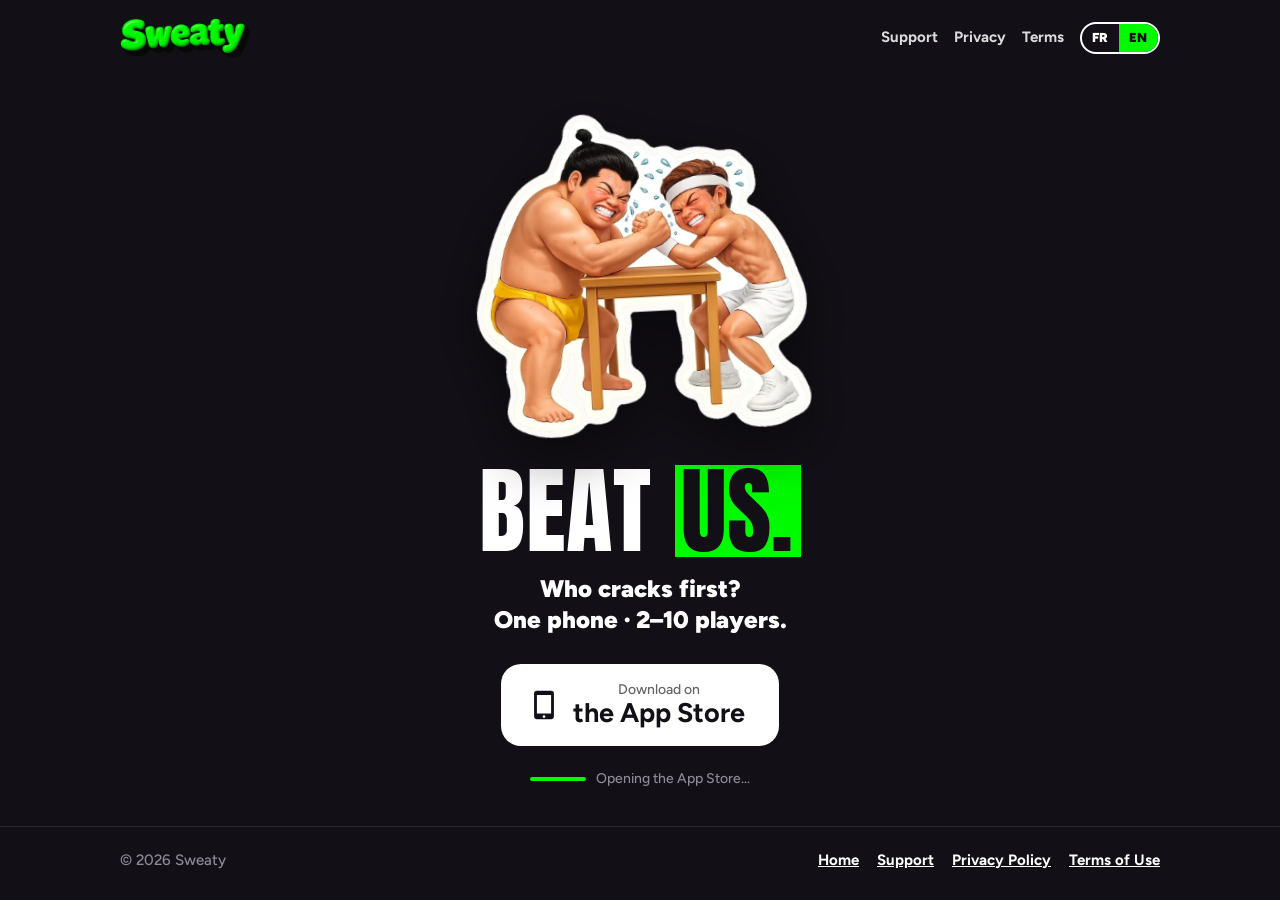
==== go.html @ 58d39f95 "Pages /instagram et /tiktok : la page /go sous une adresse propre pour les bios, avec la source inté" ====
<!doctype html>
<html class="l-en" lang="en">
<head>
<meta charset="utf-8">
<meta name="viewport" content="width=device-width,initial-scale=1">
<title>Sweaty · Beat us</title>
<meta name="title-fr" content="Sweaty · Bats-nous"><meta name="title-en" content="Sweaty · Beat us">
<meta name="description" content="The party game that makes you sweat. Get it for your next night in.">
<meta property="og:title" content="Sweaty · Beat us"><meta property="og:description" content="The party game that makes you sweat. Get it for your next night in.">
<meta property="og:image" content="https://sweatygame.com/img/hero-wide-8.jpg">
<meta name="theme-color" content="#121016">
<meta name="apple-itunes-app" content="app-id=6825698984">
<link rel="icon" href="img/favicon.png"><link rel="apple-touch-icon" href="img/icon.png">
<link rel="stylesheet" href="style.css?v=c065d36a">
<script src="lang.js?v=2d3f7bec"></script>
</head>
<body class="home go-body">
<div class="go-page">
  <div class="wrap bar">
  <a class="logo" href="./" aria-label="Sweaty"><img src="img/wordmark.png" alt="Sweaty" width="600" height="184"></a>
  <nav>
    <a class="hide-s" href="support.html"><span data-l="fr">Aide</span><span data-l="en">Support</span></a>
    <a class="hide-s" href="privacy.html"><span data-l="fr">Confidentialité</span><span data-l="en">Privacy</span></a>
    <a class="hide-s" href="terms.html"><span data-l="fr">Conditions</span><span data-l="en">Terms</span></a>
    <span class="langs" role="group" aria-label="Language"><button data-set="fr" lang="fr">FR</button><button data-set="en" lang="en">EN</button></span>
  </nav>
</div>
  <main class="go">
    <div class="go-art"><img class="go-duo" id="duo" src="img/go-armwrestle.webp" alt="" width="1000" height="977"></div>
    <p id="challenge" class="go-rec" hidden><span class="go-rec-label"><span data-l="fr">Record à battre</span><span data-l="en">Record to beat</span></span><b class="display" id="rec"></b></p>
    <h1 class="display" id="h-plain"><span data-l="fr">Bats-<span class="hl">nous.</span></span><span data-l="en">Beat <span class="hl">us.</span></span></h1>
    <h1 class="display" id="h-rec" hidden><span data-l="fr">Bats le <span class="hl">record.</span></span><span data-l="en">Beat the <span class="hl">record.</span></span></h1>
    <p class="go-lead"><span class="hook"><span data-l="fr">Qui craque en premier ?</span><span data-l="en">Who cracks first?</span></span><span class="hook"><span data-l="fr">Prouve-le.</span><span data-l="en">Prove it.</span></span><span class="hook"><span data-l="fr">Le party game qui fait suer.</span><span data-l="en">The party game that makes you sweat.</span></span><span class="hook"><span data-l="fr">Un exo. Maintenant. Qui gagne ?</span><span data-l="en">One move. Right now. Who wins?</span></span><br><span data-l="fr">Un seul téléphone · 2 à 10 joueurs.</span><span data-l="en">One phone · 2–10 players.</span></p>
    <a id="store" class="store" href="https://apps.apple.com/app/id6825698984" aria-label="App Store">
      <svg viewBox="0 0 24 24" aria-hidden="true"><path d="M7 2h10a2 2 0 0 1 2 2v16a2 2 0 0 1-2 2H7a2 2 0 0 1-2-2V4a2 2 0 0 1 2-2zm0 3v13h10V5H7zm5 14.2a1 1 0 1 0 0 2 1 1 0 0 0 0-2z"/></svg>
      <span><small><span data-l="fr">Télécharger sur</span><span data-l="en">Download on</span></small><b><span data-l="fr">l’App Store</span><span data-l="en">the App Store</span></b></span>
    </a>
    <p class="go-wait" id="wait"><span class="go-bar"><i></i></span><span data-l="fr">L’App Store s’ouvre…</span><span data-l="en">Opening the App Store…</span></p>
  </main>
</div>
<script>
(function () {
  var KEY = "phc_oCD946SSkJ4tAKrkd6mvr7YiN2otQcJM7UCzpSbLipkP", HOST = "https://eu.i.posthog.com", PT = "", STORE = "https://apps.apple.com/app/id6825698984";
  var q = new URLSearchParams(location.search);
  var s = (q.get('s') || '').replace(/[^a-z0-9_-]/gi, '').slice(0, 40) || "direct";
  var e = (q.get('e') || '').slice(0, 60), n = (q.get('n') || '').slice(0, 12);
  // Apple's campaign token on the store link: installs per source in App Analytics (needs the provider token).
  var url = STORE + '?mt=8' + (PT ? '&pt=' + encodeURIComponent(PT) + '&ct=' + encodeURIComponent('go-' + s) : '');
  // The sticker by source (a duel for a podium, a hero in motion for an express dare), one hook drawn at random.
  if (s === 'express') { document.getElementById('duo').src = 'img/go-jumpingjack.webp'; }
  var hooks = document.querySelectorAll('.go-lead .hook');
  hooks[Math.floor(Math.random() * hooks.length)].className += ' on';
  if (e && n) {
    document.getElementById('rec').textContent = n + ' ' + e;
    document.getElementById('challenge').hidden = false;
    document.getElementById('h-plain').hidden = true;
    document.getElementById('h-rec').hidden = false;
  }
  document.getElementById('store').href = url;
  if (KEY) {
    // A beacon survives the redirect that follows; text/plain spares the CORS preflight, which it would not.
    try {
      var body = JSON.stringify({api_key: KEY, event: 'share_link_clicked', distinct_id: 'go-' + Math.random().toString(36).slice(2),
        properties: {source: s, challenge: !!(e && n), $process_person_profile: false, $current_url: location.href, $lib: 'sweaty-go'}});
      var sent = navigator.sendBeacon && navigator.sendBeacon(HOST + '/i/v0/e/', new Blob([body], {type: 'text/plain'}));
      if (!sent) {
        fetch(HOST + '/i/v0/e/', {method: 'POST', keepalive: true, headers: {'Content-Type': 'text/plain'}, body: body}).catch(function () {});
      }
    } catch (err) {}
  }
  if (q.has('stay')) {
    document.getElementById('wait').hidden = true;
  } else {
    setTimeout(function () { location.replace(url); }, 1400);
  }
})();
</script>
<footer><div class="wrap row">
  <span>© <span id="y">2026</span> Sweaty</span>
  <nav>
    <a href="./"><span data-l="fr">Accueil</span><span data-l="en">Home</span></a>
    <a href="support.html"><span data-l="fr">Aide et contact</span><span data-l="en">Support</span></a>
    <a href="privacy.html"><span data-l="fr">Confidentialité</span><span data-l="en">Privacy Policy</span></a>
    <a href="terms.html"><span data-l="fr">Conditions d'utilisation</span><span data-l="en">Terms of Use</span></a>
  </nav>
</div></footer>
</body>
</html>
---- style.css ----
@import url('https://fonts.googleapis.com/css2?family=Anton&family=Figtree:wght@500;700;900&display=swap');
:root{--purple:#5E18F1;--neon:#00FA00;--ink:#121016;--paper:#F6F5F2;--white:#fff;--blue:#0064FF;--orange:#FF5A1F;--sky:#BFE3FF;--muted:#5d5a63;--line:#e3e1dc}
*{box-sizing:border-box}
html{-webkit-text-size-adjust:100%}
body{margin:0;background:var(--paper);color:var(--ink);font:500 17px/1.55 Figtree,system-ui,-apple-system,sans-serif}
a{color:inherit}
img{max-width:100%;height:auto;display:block}
html.l-fr [data-l=en],html.l-en [data-l=fr]{display:none!important}
.wrap{max-width:1080px;margin:0 auto;padding:0 20px}
/* top bar */
.bar{display:flex;align-items:center;justify-content:space-between;gap:12px;padding-top:18px;padding-bottom:18px}
.bar .logo img{height:40px;width:auto}
.bar nav{display:flex;align-items:center;gap:16px;font-weight:700;font-size:15px}
.bar nav a{text-decoration:none;opacity:.85}
.bar nav a:hover{opacity:1;text-decoration:underline}
.langs{display:inline-flex;border:2px solid currentColor;border-radius:999px;overflow:hidden;font-weight:900;font-size:13px}
.langs button{all:unset;cursor:pointer;padding:4px 10px;letter-spacing:.04em}
html.l-fr .langs [data-set=fr],html.l-en .langs [data-set=en]{background:var(--neon);color:var(--ink)}
/* hero */
.display{font-family:Anton,Impact,'Arial Narrow',sans-serif;font-weight:400;text-transform:uppercase;letter-spacing:.005em;line-height:.95}
.neon{color:var(--neon)}
.hero{position:relative;color:#fff;background:var(--ink);overflow:hidden;display:flex;flex-direction:column}
.hero .bar{order:1;position:relative;z-index:2;width:100%}
.hero-copy{order:2;position:relative;z-index:2;padding-top:12px;padding-bottom:28px;width:100%}
.hero picture{order:3;position:relative;display:block}
.hero .bg{display:block;width:100%;height:auto;aspect-ratio:4/5;object-fit:cover;object-position:50% 50%}
/* the shading lives inside the photo's frame, so it always paints over it */
.hero picture::before,.hero picture::after{content:'';position:absolute;pointer-events:none;z-index:1}
.hero picture::before{inset:0 0 auto 0;height:44px;background:linear-gradient(180deg,var(--ink),rgba(18,16,22,0))}
.hero picture::after{inset:auto 0 0 0;height:120px;background:linear-gradient(180deg,rgba(18,16,22,0),var(--ink))}
.hero h1{font-size:clamp(48px,13vw,84px);margin:0 0 14px;text-shadow:0 4px 30px rgba(0,0,0,.35)}
.hero p.lead{font-weight:900;font-size:clamp(18px,2.1vw,24px);margin:0 0 26px}
.store{display:inline-flex;align-items:center;gap:12px;background:#fff;color:var(--ink);border-radius:16px;padding:12px 20px 12px 16px;text-decoration:none;font-weight:700}
.store svg{width:28px;height:28px;fill:currentColor}
.store small{display:block;font-size:12px;opacity:.65;font-weight:500;line-height:1.1}
.store b{display:block;font-size:20px;line-height:1.15}
/* sections */
section.band{padding:72px 0}
h2{font-weight:900;font-size:clamp(32px,4.5vw,52px);line-height:1.02;letter-spacing:-.025em;margin:0 0 14px}
h2.display .nw{white-space:nowrap}
h2.display{font-weight:400;letter-spacing:.005em;font-size:clamp(42px,6vw,76px);line-height:1.06}
.sub{color:var(--muted);font-size:19px;margin:0 0 36px;max-width:46ch}
.ink{background:var(--ink);color:#fff}
.ink .sub{color:#bdb9c4}
.gallery{display:grid;grid-template-columns:repeat(4,1fr);gap:18px}
/* one layout for every tile: title on top, phone at the same height, cut by the tile's bottom edge */
.tile{margin:0;container-type:inline-size;position:relative;aspect-ratio:1320/2868;overflow:hidden;border-radius:22px;background:var(--ink);box-shadow:0 0 0 1px rgba(255,255,255,.16),0 20px 44px rgba(0,0,0,.55)}
.tile figcaption{position:absolute;left:8cqw;right:6cqw;top:9cqw}
.tile figcaption b{display:block;font-size:12cqw;line-height:.98;color:#fff}
.tile figcaption .cap{display:block;margin-top:3.5cqw;font-weight:900;font-size:4.6cqw;line-height:1.25;color:#fff}
.tile .phone{position:absolute;left:9cqw;right:9cqw;top:var(--phone-top,52cqw);padding:1.6cqw;border-radius:11cqw;background:#0E0D10;box-shadow:0 4cqw 7cqw rgba(0,0,0,.55),inset 0 0 0 .3cqw #2A282E}
.tile .phone img{display:block;width:100%;height:auto;border-radius:9.4cqw}
/* English has one three-line title: every phone moves down by one line so they stay level */
html.l-en .tile{--phone-top:64cqw}
.hint{display:none;color:#8e8996;font-size:14px;font-weight:700;margin:6px 0 0}
.facts{display:grid;grid-template-columns:repeat(3,1fr);gap:16px;margin-top:8px}
.fact{border:2px solid #34303b;border-radius:24px;padding:22px;color:#d9d6de}
.fact b{display:block;font-family:Anton,Impact,sans-serif;font-weight:400;font-size:64px;line-height:1;color:var(--neon);margin-bottom:8px}
.closing{text-align:center;padding:24px 0 72px}
.closing h2{margin-bottom:22px}
/* footer */
footer{padding:40px 0 56px;font-size:15px;color:var(--muted);border-top:1px solid var(--line)}
footer .row{display:flex;flex-wrap:wrap;justify-content:space-between;gap:16px;align-items:center}
footer nav{display:flex;flex-wrap:wrap;gap:18px;font-weight:700;color:var(--ink)}
/* document pages */
.doc-head{background:var(--ink);color:#fff;padding-bottom:40px}
.doc-head h1{font-family:Anton,Impact,sans-serif;font-weight:400;text-transform:uppercase;font-size:clamp(44px,7vw,80px);line-height:.95;margin:28px 0 12px}
.doc-head p{margin:0;opacity:.8}
.doc{max-width:760px;margin:0 auto;padding:44px 20px 24px}
.doc h2{font-size:clamp(24px,3vw,30px);margin:40px 0 10px}
.doc h3{font-weight:900;font-size:20px;margin:26px 0 6px}
.doc p,.doc li{color:#2b2830}
.doc ul{padding-left:22px}
.doc li{margin:6px 0}
.note{background:#fff;border:2px solid var(--ink);border-radius:22px;padding:18px 20px;margin:24px 0}
.note.green{background:var(--neon);border-color:var(--neon)}
.mail{font-weight:900;font-size:20px;word-break:break-all}
.faq details{background:#fff;border-radius:20px;padding:16px 20px;margin:10px 0;border:2px solid transparent}
.faq details[open]{border-color:var(--ink)}
.faq summary{cursor:pointer;font-weight:900;font-size:18px;list-style:none;display:flex;justify-content:space-between;gap:12px}
.faq summary::-webkit-details-marker{display:none}
.faq summary::after{content:'+';font-size:24px;line-height:1}
.faq details[open] summary::after{content:'–'}
.faq details p{margin:10px 0 0}
@media (min-width:861px){
  /* desktop: copy on ink at the left, the photo cropped so Hugo stays out of frame (ratio 1.135, never cropped further) at the right, a short fade between the two */
  .hero{--hero-h:clamp(560px,50vw,860px);min-height:var(--hero-h)}
  .hero-copy{margin-top:auto;margin-bottom:auto;padding-top:0;padding-bottom:56px}
  .hero-copy>*{max-width:min(46%,540px)}
  .hero h1{font-size:clamp(52px,6.4vw,96px);text-shadow:0 4px 40px rgba(0,0,0,.6)}
  .hero p.lead{text-shadow:0 2px 18px rgba(0,0,0,.6)}
  .hero picture{position:absolute;top:0;bottom:0;right:0;left:auto;width:min(66%,calc(var(--hero-h) * 1.135))}
  .hero .bg{position:absolute;inset:0;width:100%;height:100%;aspect-ratio:auto;object-position:50% 50%}
  .hero picture::before{inset:0 auto 0 0;width:26%;height:auto;background:linear-gradient(90deg,var(--ink),rgba(18,16,22,0))}
  .hero picture::after{inset:0;height:auto;background:linear-gradient(180deg,rgba(18,16,22,.5) 0%,rgba(18,16,22,0) 22%,rgba(18,16,22,0) 88%,var(--ink) 100%)}
}


@media (max-width:860px){
  .facts{grid-template-columns:1fr}
  .bar nav .hide-s{display:none}
  .gallery{display:flex;gap:14px;overflow-x:auto;scroll-snap-type:x mandatory;margin:0 -20px;padding:4px 20px 22px;scrollbar-width:none;-webkit-overflow-scrolling:touch}
  .gallery::-webkit-scrollbar{display:none}
  .gallery .tile{flex:0 0 min(62%,300px);scroll-snap-align:start}
  .hint{display:block}
}
@media (max-width:600px){
  section.band{padding:52px 0}
  .fact b{font-size:52px}
}
/* mascots above the closing call */
.mascots{display:flex;justify-content:center;align-items:flex-end;gap:clamp(6px,2vw,22px);margin:0 auto 38px;max-width:760px}
.mascots img{width:auto;height:clamp(64px,11vw,132px);filter:drop-shadow(0 10px 16px rgba(0,0,0,.45))}
.mascots img:nth-child(odd){transform:rotate(-5deg)}
.mascots img:nth-child(even){transform:rotate(4deg) translateY(-6px)}
@media (max-width:480px){.mascots img:nth-child(2),.mascots img:nth-child(4){display:none}}
/* the homepage stays black down to the footer */
body.home{background:var(--ink)}
body.home footer{color:#8e8996;border-top-color:#2a2730}
body.home footer nav{color:#fff}

/* /go: the page a shared podium links to. One ink screen: the duo, the dare, the badge. */
.go-body{min-height:100svh;display:flex;flex-direction:column}
.go [hidden]{display:none!important}
.go-page{flex:1;display:flex;flex-direction:column;color:#fff;background:var(--ink)}
.go-page .bar{width:100%;max-width:1080px;margin:0 auto;padding-left:20px;padding-right:20px}
.go{flex:1;display:flex;flex-direction:column;align-items:center;justify-content:center;text-align:center;padding:16px 20px 36px;max-width:760px;margin:0 auto;width:100%}
/* The sticker takes whatever height the text leaves: the screen is always full, two lines more or less. */
/* Once the sticker is at its largest, what is left goes above it: the badge stays near the foot. */
.go-art{flex:1 1 0;min-height:160px;max-height:480px;width:100%;position:relative;margin:auto 0 12px}
.go-duo{position:absolute;inset:0;width:100%;height:100%;object-fit:contain;filter:drop-shadow(0 18px 28px rgba(0,0,0,.5));transform:rotate(-3deg)}
.go h1{font-size:clamp(64px,19vw,96px);margin:0 0 16px;line-height:.92}
.go .hl{background:var(--neon);color:var(--ink);padding:0 .07em;display:inline-block;line-height:.96}
.go-rec{margin:0 0 10px;display:flex;flex-direction:column;align-items:center;gap:2px}
.go-rec-label{font-weight:900;font-size:13px;letter-spacing:.14em;text-transform:uppercase;color:#bdb9c4}
.go-rec b{color:var(--neon);font-size:clamp(34px,9vw,56px);line-height:1}
.go-lead{font-weight:900;font-size:clamp(17px,4.4vw,24px);line-height:1.3;margin:0 0 28px;color:#fff}
.go-lead .hook{display:none}.go-lead .hook.on{display:inline}
.go .store{padding:14px 26px 14px 20px;transition:transform .15s}
.go .store:hover{transform:translateY(-2px)}
.go .store b{font-size:22px}
@media (min-width:600px){.go .store{padding:18px 34px 18px 26px;border-radius:20px}.go .store svg{width:34px;height:34px}.go .store small{font-size:14px}.go .store b{font-size:27px}}
.go-wait{margin:22px 0 0;font-size:14px;color:#8e8996;display:flex;align-items:center;gap:10px}
.go-bar{width:56px;height:4px;border-radius:2px;background:#2a2730;overflow:hidden;display:inline-block}
.go-bar i{display:block;height:100%;width:0;background:var(--neon);animation:go-fill 1.4s linear forwards}
@keyframes go-fill{to{width:100%}}
.go-body footer{padding:22px 0 28px}
@media (max-width:480px){.go-page .bar nav .hide-s{display:none}}
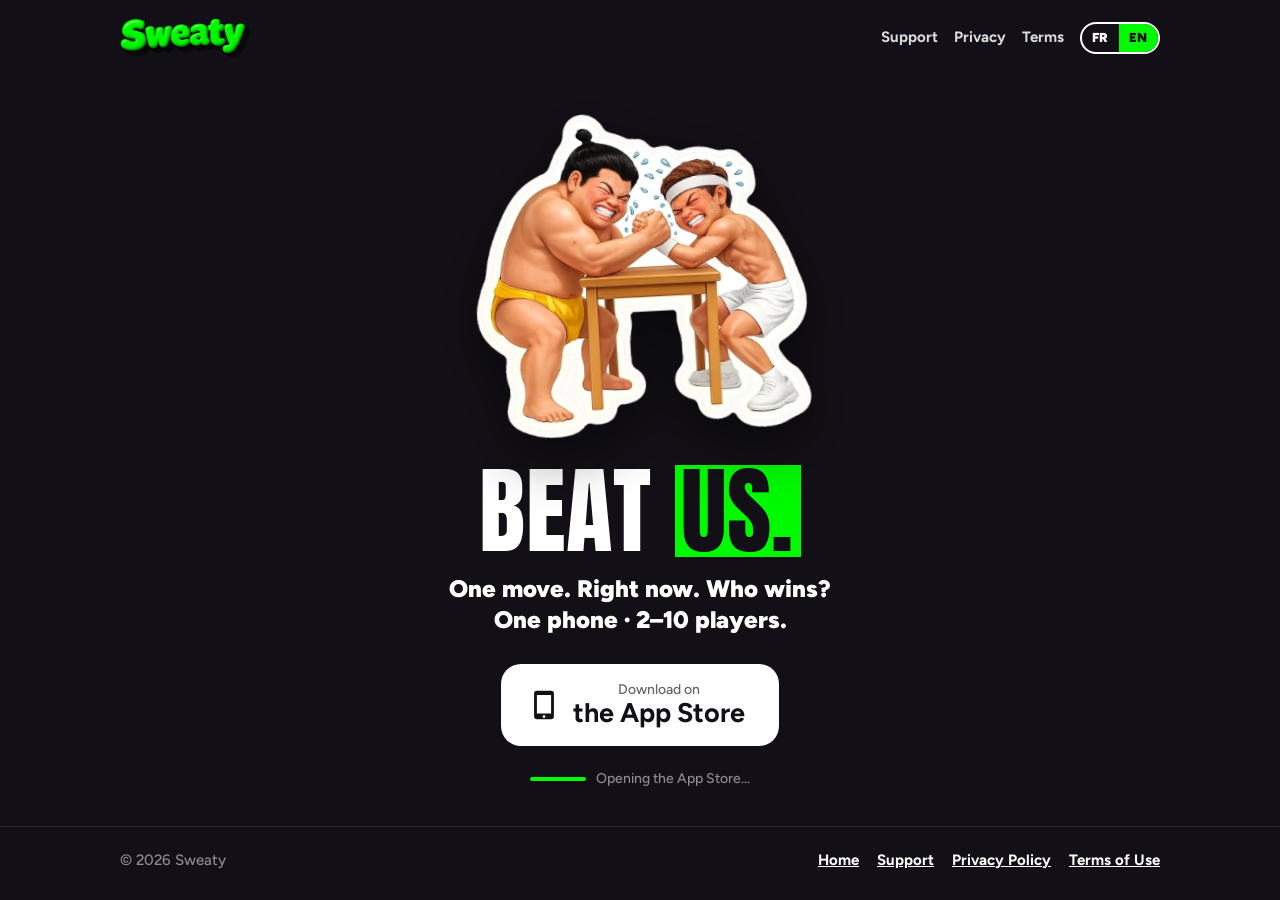
==== commit 25a2ae5c: "Accueil : la ligne « 76 défis express » est retirée, les chiffres tiennent sur deux colonnes Le mode" ====
--- a/go.html
+++ b/go.html
@@ -11,7 +11,7 @@
 <meta name="theme-color" content="#121016">
 <meta name="apple-itunes-app" content="app-id=6825698984">
 <link rel="icon" href="img/favicon.png"><link rel="apple-touch-icon" href="img/icon.png">
-<link rel="stylesheet" href="style.css?v=c065d36a">
+<link rel="stylesheet" href="style.css?v=d931d00e">
 <script src="lang.js?v=2d3f7bec"></script>
 </head>
 <body class="home go-body">
--- a/style.css
+++ b/style.css
@@ -50,10 +50,8 @@
 .tile figcaption .cap{display:block;margin-top:3.5cqw;font-weight:900;font-size:4.6cqw;line-height:1.25;color:#fff}
 .tile .phone{position:absolute;left:9cqw;right:9cqw;top:var(--phone-top,52cqw);padding:1.6cqw;border-radius:11cqw;background:#0E0D10;box-shadow:0 4cqw 7cqw rgba(0,0,0,.55),inset 0 0 0 .3cqw #2A282E}
 .tile .phone img{display:block;width:100%;height:auto;border-radius:9.4cqw}
-/* English has one three-line title: every phone moves down by one line so they stay level */
-html.l-en .tile{--phone-top:64cqw}
 .hint{display:none;color:#8e8996;font-size:14px;font-weight:700;margin:6px 0 0}
-.facts{display:grid;grid-template-columns:repeat(3,1fr);gap:16px;margin-top:8px}
+.facts{display:grid;grid-template-columns:repeat(2,1fr);gap:16px;margin-top:8px}
 .fact{border:2px solid #34303b;border-radius:24px;padding:22px;color:#d9d6de}
 .fact b{display:block;font-family:Anton,Impact,sans-serif;font-weight:400;font-size:64px;line-height:1;color:var(--neon);margin-bottom:8px}
 .closing{text-align:center;padding:24px 0 72px}
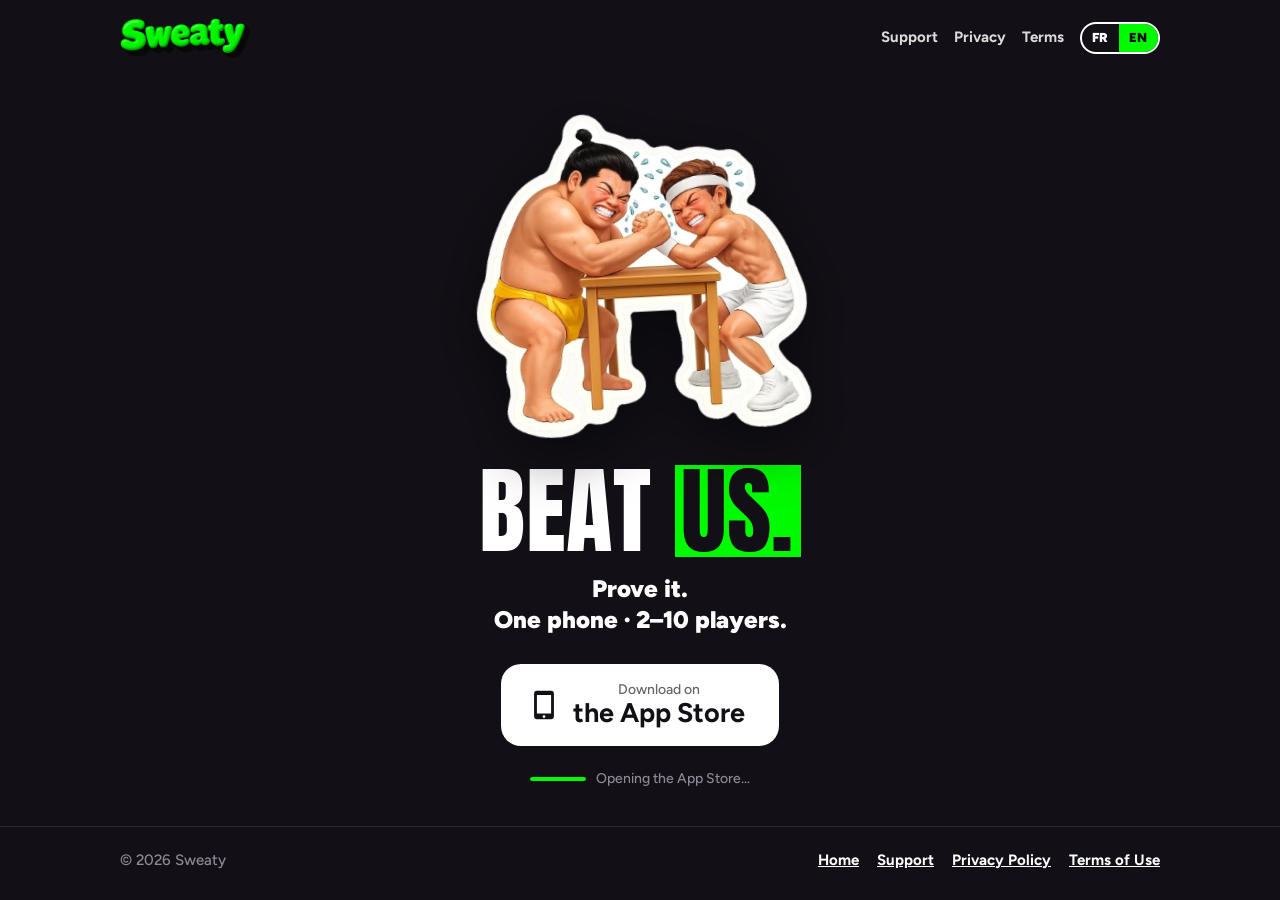
==== commit 789a5c68: "Accueil : la galerie reprend les écrans App Store du 23/11, « Plus de 230 défis » Record avec le hau" ====
--- a/go.html
+++ b/go.html
@@ -11,7 +11,7 @@
 <meta name="theme-color" content="#121016">
 <meta name="apple-itunes-app" content="app-id=6825698984">
 <link rel="icon" href="img/favicon.png"><link rel="apple-touch-icon" href="img/icon.png">
-<link rel="stylesheet" href="style.css?v=d931d00e">
+<link rel="stylesheet" href="style.css?v=4c0ed42b">
 <script src="lang.js?v=2d3f7bec"></script>
 </head>
 <body class="home go-body">
--- a/style.css
+++ b/style.css
@@ -46,9 +46,11 @@
 /* one layout for every tile: title on top, phone at the same height, cut by the tile's bottom edge */
 .tile{margin:0;container-type:inline-size;position:relative;aspect-ratio:1320/2868;overflow:hidden;border-radius:22px;background:var(--ink);box-shadow:0 0 0 1px rgba(255,255,255,.16),0 20px 44px rgba(0,0,0,.55)}
 .tile figcaption{position:absolute;left:8cqw;right:6cqw;top:9cqw}
-.tile figcaption b{display:block;font-size:12cqw;line-height:.98;color:#fff}
+.tile figcaption b{display:block;font-size:12cqw;line-height:1.06;color:#fff}
 .tile figcaption .cap{display:block;margin-top:3.5cqw;font-weight:900;font-size:4.6cqw;line-height:1.25;color:#fff}
 .tile .phone{position:absolute;left:9cqw;right:9cqw;top:var(--phone-top,52cqw);padding:1.6cqw;border-radius:11cqw;background:#0E0D10;box-shadow:0 4cqw 7cqw rgba(0,0,0,.55),inset 0 0 0 .3cqw #2A282E}
+/* « Plus de 230 défis. » tient sur deux lignes : en français les quatre téléphones descendent d'une ligne, au même niveau. */
+html.l-fr .tile{--phone-top:64cqw}
 .tile .phone img{display:block;width:100%;height:auto;border-radius:9.4cqw}
 .hint{display:none;color:#8e8996;font-size:14px;font-weight:700;margin:6px 0 0}
 .facts{display:grid;grid-template-columns:repeat(2,1fr);gap:16px;margin-top:8px}
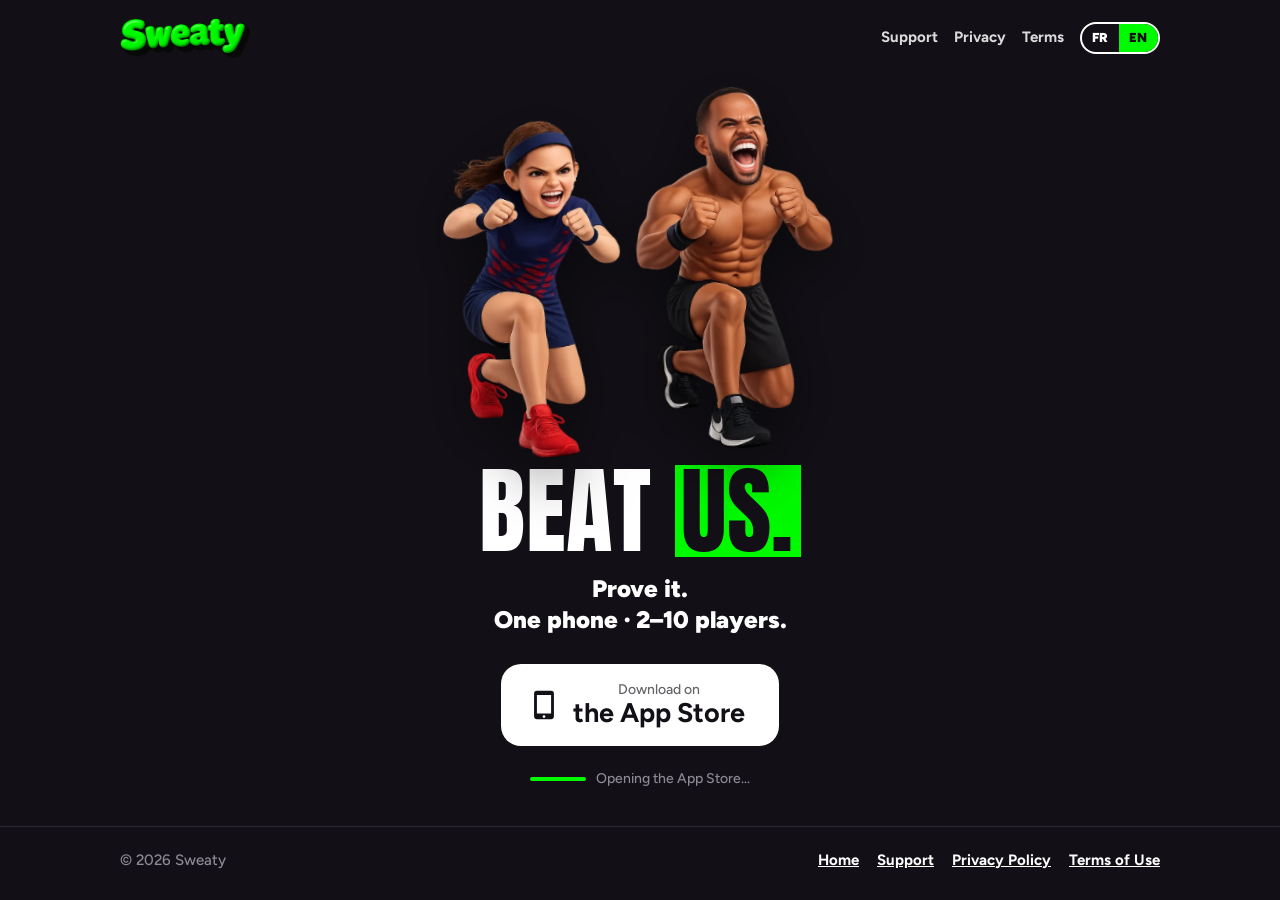
==== commit 5a15b9d3: "Page Bats-nous : les dessins passent au rendu réaliste de l'app Le duel de la page (le bras de fer, " ====
--- a/go.html
+++ b/go.html
@@ -11,7 +11,7 @@
 <meta name="theme-color" content="#121016">
 <meta name="apple-itunes-app" content="app-id=6825698984">
 <link rel="icon" href="img/favicon.png"><link rel="apple-touch-icon" href="img/icon.png">
-<link rel="stylesheet" href="style.css?v=4c0ed42b">
+<link rel="stylesheet" href="style.css?v=59699913">
 <script src="lang.js?v=2d3f7bec"></script>
 </head>
 <body class="home go-body">
@@ -26,7 +26,7 @@
   </nav>
 </div>
   <main class="go">
-    <div class="go-art"><img class="go-duo" id="duo" src="img/go-armwrestle.webp" alt="" width="1000" height="977"></div>
+    <div class="go-art"><img class="go-duo" id="duo" src="img/go2-duel.webp" alt="" width="1000" height="929"></div>
     <p id="challenge" class="go-rec" hidden><span class="go-rec-label"><span data-l="fr">Record à battre</span><span data-l="en">Record to beat</span></span><b class="display" id="rec"></b></p>
     <h1 class="display" id="h-plain"><span data-l="fr">Bats-<span class="hl">nous.</span></span><span data-l="en">Beat <span class="hl">us.</span></span></h1>
     <h1 class="display" id="h-rec" hidden><span data-l="fr">Bats le <span class="hl">record.</span></span><span data-l="en">Beat the <span class="hl">record.</span></span></h1>
@@ -47,7 +47,7 @@
   // Apple's campaign token on the store link: installs per source in App Analytics (needs the provider token).
   var url = STORE + '?mt=8' + (PT ? '&pt=' + encodeURIComponent(PT) + '&ct=' + encodeURIComponent('go-' + s) : '');
   // The sticker by source (a duel for a podium, a hero in motion for an express dare), one hook drawn at random.
-  if (s === 'express') { document.getElementById('duo').src = 'img/go-jumpingjack.webp'; }
+  if (s === 'express') { document.getElementById('duo').src = 'img/go2-jumpingjack.webp'; }
   var hooks = document.querySelectorAll('.go-lead .hook');
   hooks[Math.floor(Math.random() * hooks.length)].className += ' on';
   if (e && n) {
--- a/style.css
+++ b/style.css
@@ -113,7 +113,8 @@
 .mascots img{width:auto;height:clamp(64px,11vw,132px);filter:drop-shadow(0 10px 16px rgba(0,0,0,.45))}
 .mascots img:nth-child(odd){transform:rotate(-5deg)}
 .mascots img:nth-child(even){transform:rotate(4deg) translateY(-6px)}
-@media (max-width:480px){.mascots img:nth-child(2),.mascots img:nth-child(4){display:none}}
+/* the four level heroes, Tranquille to Custom: all four stay on a phone, a little smaller */
+@media (max-width:480px){.mascots img{height:clamp(58px,17vw,80px)}}
 /* the homepage stays black down to the footer */
 body.home{background:var(--ink)}
 body.home footer{color:#8e8996;border-top-color:#2a2730}
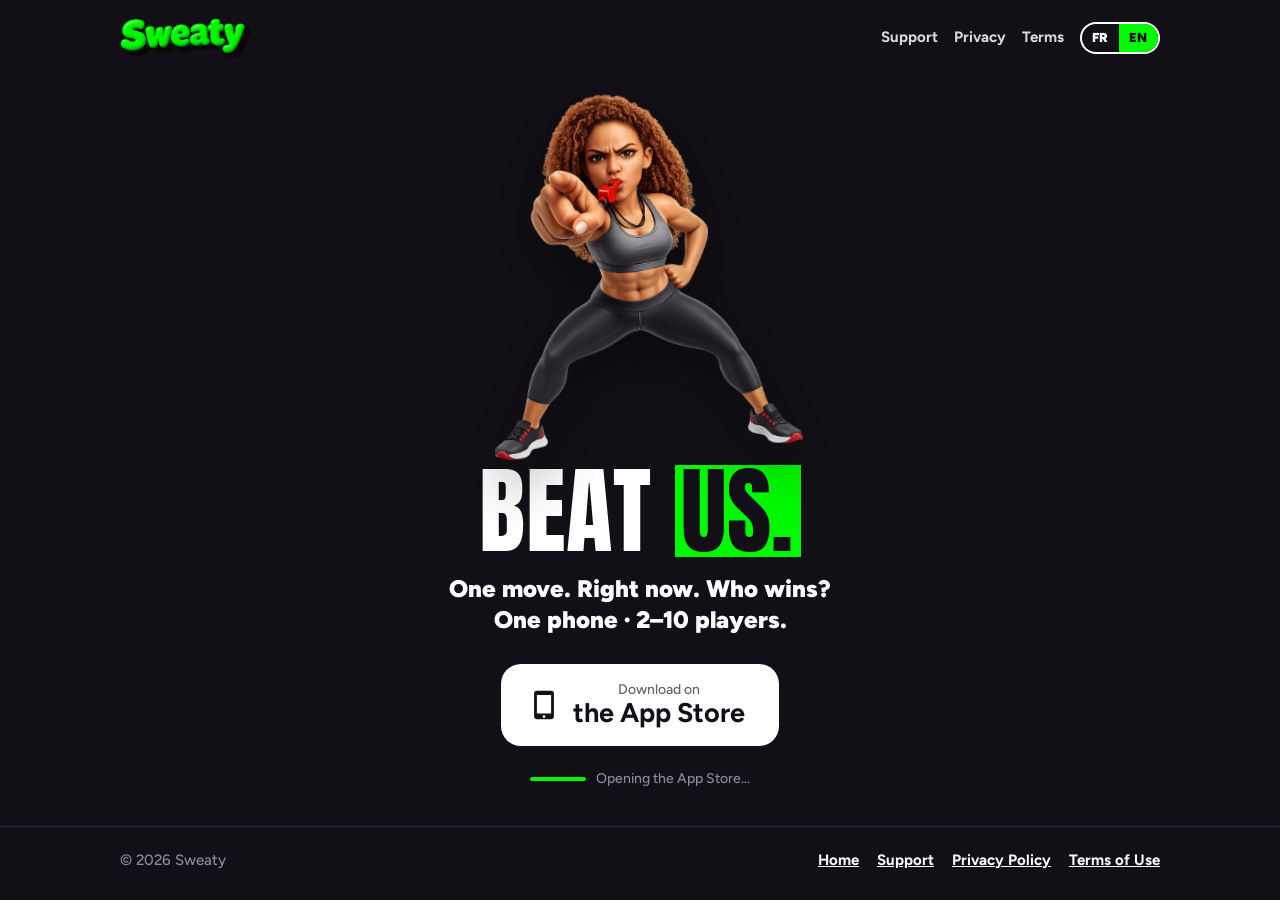
==== commit dc8f4037: "Page Bats-nous : Amy pointe le visiteur, sifflet à la bouche Le dessin de la carte Custom remplace l" ====
--- a/go.html
+++ b/go.html
@@ -26,7 +26,7 @@
   </nav>
 </div>
   <main class="go">
-    <div class="go-art"><img class="go-duo" id="duo" src="img/go2-duel.webp" alt="" width="1000" height="929"></div>
+    <div class="go-art"><img class="go-duo" id="duo" src="img/go3-amy.webp" alt="" width="851" height="1000"></div>
     <p id="challenge" class="go-rec" hidden><span class="go-rec-label"><span data-l="fr">Record à battre</span><span data-l="en">Record to beat</span></span><b class="display" id="rec"></b></p>
     <h1 class="display" id="h-plain"><span data-l="fr">Bats-<span class="hl">nous.</span></span><span data-l="en">Beat <span class="hl">us.</span></span></h1>
     <h1 class="display" id="h-rec" hidden><span data-l="fr">Bats le <span class="hl">record.</span></span><span data-l="en">Beat the <span class="hl">record.</span></span></h1>
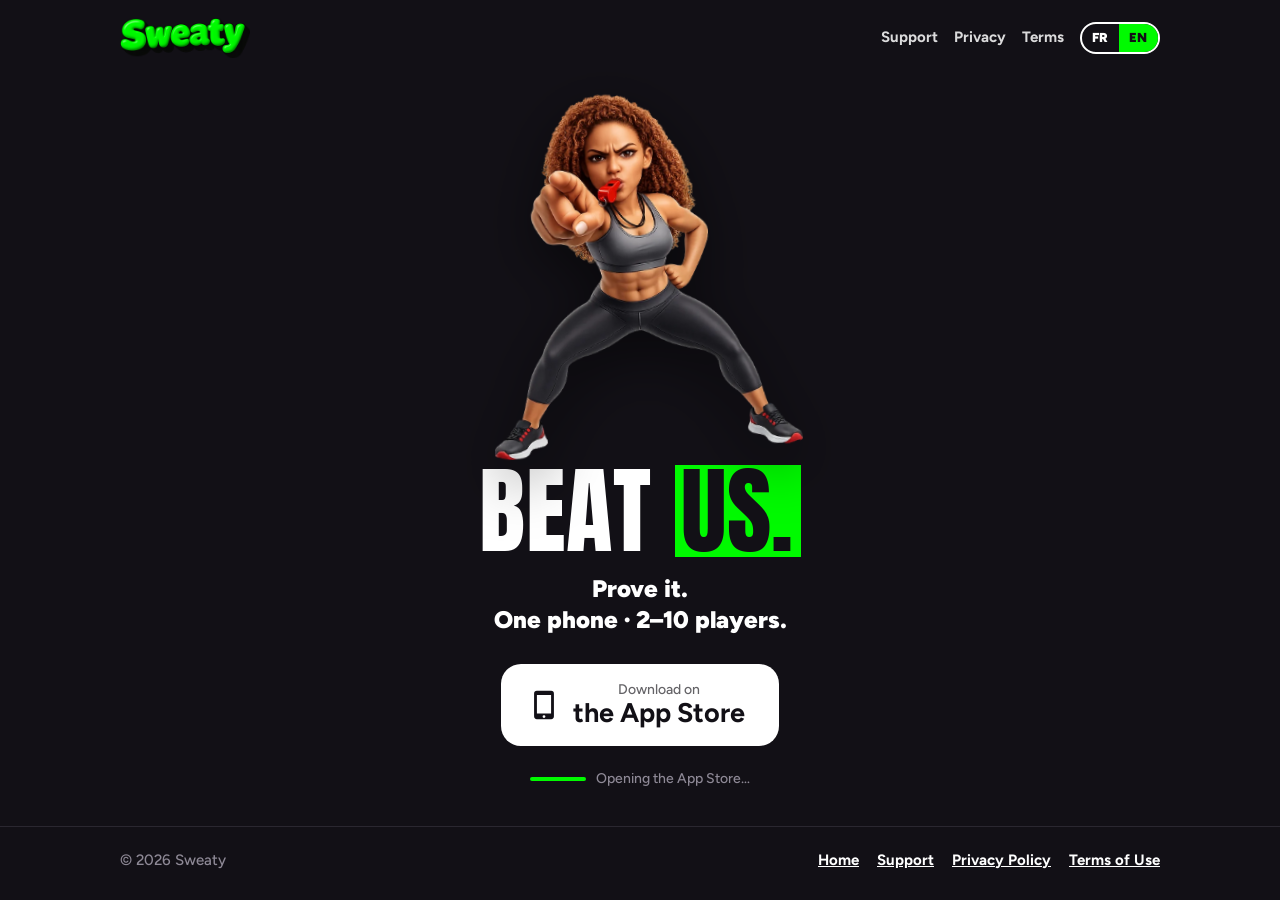
==== commit 114a46e2: "Page Bats-nous : la variante « Record à battre » est retirée Elle servait aux liens de défi express " ====
--- a/go.html
+++ b/go.html
@@ -11,7 +11,7 @@
 <meta name="theme-color" content="#121016">
 <meta name="apple-itunes-app" content="app-id=6825698984">
 <link rel="icon" href="img/favicon.png"><link rel="apple-touch-icon" href="img/icon.png">
-<link rel="stylesheet" href="style.css?v=59699913">
+<link rel="stylesheet" href="style.css?v=32f300a9">
 <script src="lang.js?v=2d3f7bec"></script>
 </head>
 <body class="home go-body">
@@ -27,9 +27,7 @@
 </div>
   <main class="go">
     <div class="go-art"><img class="go-duo" id="duo" src="img/go3-amy.webp" alt="" width="851" height="1000"></div>
-    <p id="challenge" class="go-rec" hidden><span class="go-rec-label"><span data-l="fr">Record à battre</span><span data-l="en">Record to beat</span></span><b class="display" id="rec"></b></p>
-    <h1 class="display" id="h-plain"><span data-l="fr">Bats-<span class="hl">nous.</span></span><span data-l="en">Beat <span class="hl">us.</span></span></h1>
-    <h1 class="display" id="h-rec" hidden><span data-l="fr">Bats le <span class="hl">record.</span></span><span data-l="en">Beat the <span class="hl">record.</span></span></h1>
+    <h1 class="display"><span data-l="fr">Bats-<span class="hl">nous.</span></span><span data-l="en">Beat <span class="hl">us.</span></span></h1>
     <p class="go-lead"><span class="hook"><span data-l="fr">Qui craque en premier ?</span><span data-l="en">Who cracks first?</span></span><span class="hook"><span data-l="fr">Prouve-le.</span><span data-l="en">Prove it.</span></span><span class="hook"><span data-l="fr">Le party game qui fait suer.</span><span data-l="en">The party game that makes you sweat.</span></span><span class="hook"><span data-l="fr">Un exo. Maintenant. Qui gagne ?</span><span data-l="en">One move. Right now. Who wins?</span></span><br><span data-l="fr">Un seul téléphone · 2 à 10 joueurs.</span><span data-l="en">One phone · 2–10 players.</span></p>
     <a id="store" class="store" href="https://apps.apple.com/app/id6825698984" aria-label="App Store">
       <svg viewBox="0 0 24 24" aria-hidden="true"><path d="M7 2h10a2 2 0 0 1 2 2v16a2 2 0 0 1-2 2H7a2 2 0 0 1-2-2V4a2 2 0 0 1 2-2zm0 3v13h10V5H7zm5 14.2a1 1 0 1 0 0 2 1 1 0 0 0 0-2z"/></svg>
@@ -43,25 +41,17 @@
   var KEY = "phc_oCD946SSkJ4tAKrkd6mvr7YiN2otQcJM7UCzpSbLipkP", HOST = "https://eu.i.posthog.com", PT = "", STORE = "https://apps.apple.com/app/id6825698984";
   var q = new URLSearchParams(location.search);
   var s = (q.get('s') || '').replace(/[^a-z0-9_-]/gi, '').slice(0, 40) || "direct";
-  var e = (q.get('e') || '').slice(0, 60), n = (q.get('n') || '').slice(0, 12);
   // Apple's campaign token on the store link: installs per source in App Analytics (needs the provider token).
   var url = STORE + '?mt=8' + (PT ? '&pt=' + encodeURIComponent(PT) + '&ct=' + encodeURIComponent('go-' + s) : '');
-  // The sticker by source (a duel for a podium, a hero in motion for an express dare), one hook drawn at random.
-  if (s === 'express') { document.getElementById('duo').src = 'img/go2-jumpingjack.webp'; }
+  // One hook drawn at random.
   var hooks = document.querySelectorAll('.go-lead .hook');
   hooks[Math.floor(Math.random() * hooks.length)].className += ' on';
-  if (e && n) {
-    document.getElementById('rec').textContent = n + ' ' + e;
-    document.getElementById('challenge').hidden = false;
-    document.getElementById('h-plain').hidden = true;
-    document.getElementById('h-rec').hidden = false;
-  }
   document.getElementById('store').href = url;
   if (KEY) {
     // A beacon survives the redirect that follows; text/plain spares the CORS preflight, which it would not.
     try {
       var body = JSON.stringify({api_key: KEY, event: 'share_link_clicked', distinct_id: 'go-' + Math.random().toString(36).slice(2),
-        properties: {source: s, challenge: !!(e && n), $process_person_profile: false, $current_url: location.href, $lib: 'sweaty-go'}});
+        properties: {source: s, $process_person_profile: false, $current_url: location.href, $lib: 'sweaty-go'}});
       var sent = navigator.sendBeacon && navigator.sendBeacon(HOST + '/i/v0/e/', new Blob([body], {type: 'text/plain'}));
       if (!sent) {
         fetch(HOST + '/i/v0/e/', {method: 'POST', keepalive: true, headers: {'Content-Type': 'text/plain'}, body: body}).catch(function () {});
--- a/style.css
+++ b/style.css
@@ -132,9 +132,6 @@
 .go-duo{position:absolute;inset:0;width:100%;height:100%;object-fit:contain;filter:drop-shadow(0 18px 28px rgba(0,0,0,.5));transform:rotate(-3deg)}
 .go h1{font-size:clamp(64px,19vw,96px);margin:0 0 16px;line-height:.92}
 .go .hl{background:var(--neon);color:var(--ink);padding:0 .07em;display:inline-block;line-height:.96}
-.go-rec{margin:0 0 10px;display:flex;flex-direction:column;align-items:center;gap:2px}
-.go-rec-label{font-weight:900;font-size:13px;letter-spacing:.14em;text-transform:uppercase;color:#bdb9c4}
-.go-rec b{color:var(--neon);font-size:clamp(34px,9vw,56px);line-height:1}
 .go-lead{font-weight:900;font-size:clamp(17px,4.4vw,24px);line-height:1.3;margin:0 0 28px;color:#fff}
 .go-lead .hook{display:none}.go-lead .hook.on{display:inline}
 .go .store{padding:14px 26px 14px 20px;transition:transform .15s}
